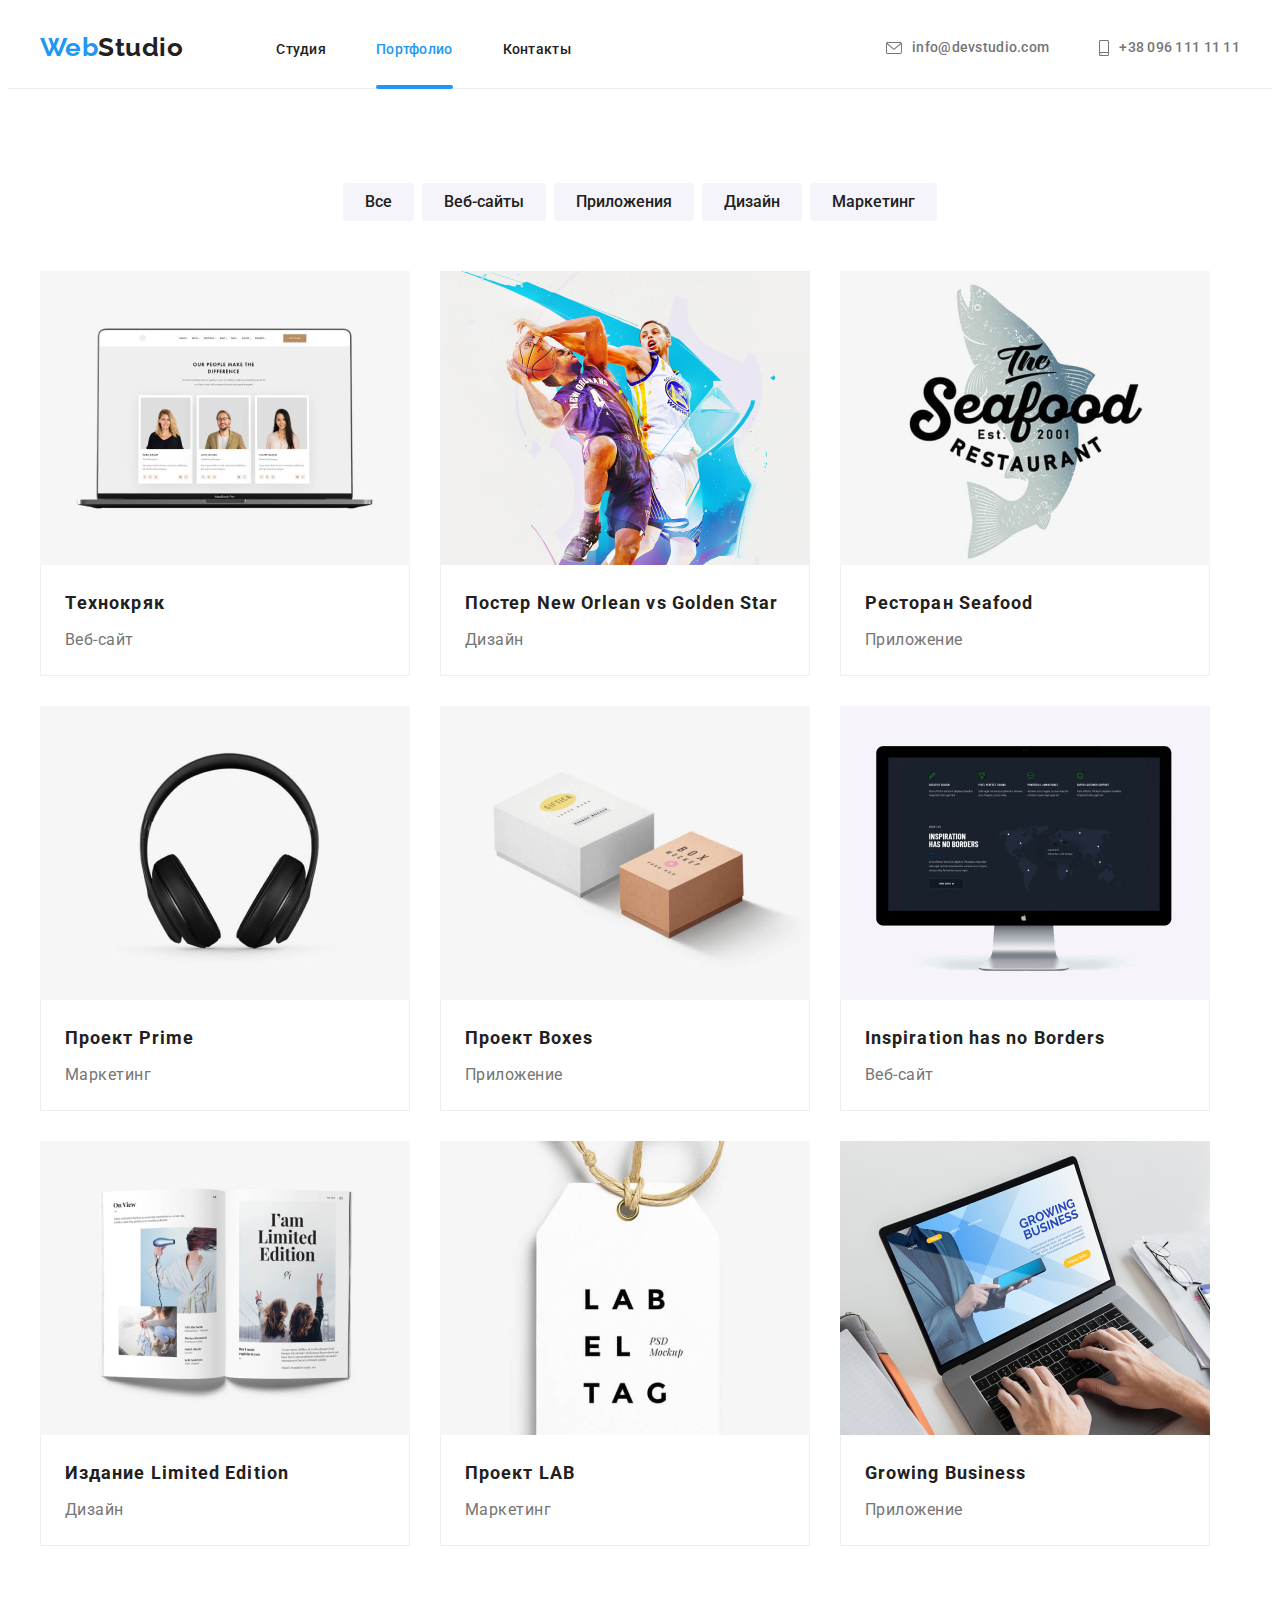
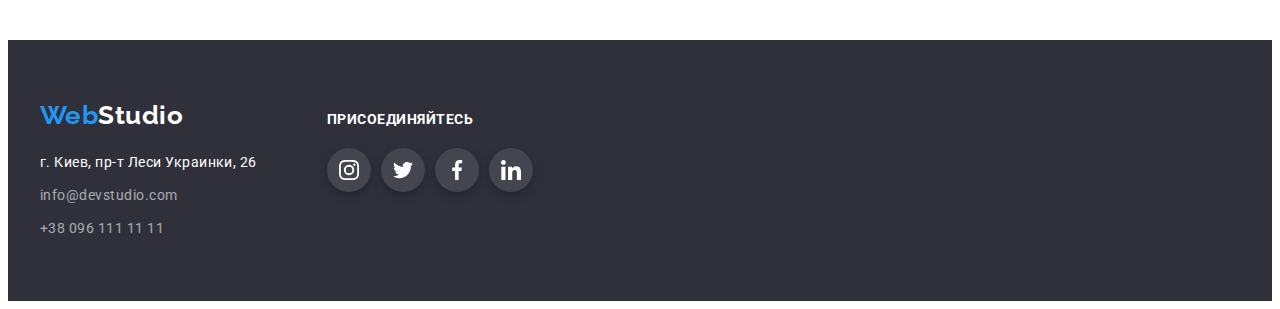
==== portfolio.html @ aadb022e "внес 6 работу" ====
<!DOCTYPE html>
<html lang="ru">
  <head>
    <meta charset="UTF-8" />
    <meta http-equiv="X-UA-Compatible" content="IE=edge" />
    <meta name="viewport" content="width=device-width, initial-scale=1.0" />
    <title>Студия</title>
    <link rel="preconnect" href="https://fonts.googleapis.com" />
    <link rel="preconnect" href="https://fonts.gstatic.com" crossorigin />
    <link
      href="https://fonts.googleapis.com/css2?family=Raleway:wght@700&family=Roboto:wght@400;500;700;900&display=swap"
      rel="stylesheet"
    />
    <link
      rel="stylesheet"
      href="https://cdnjs.cloudflare.com/ajax/libs/modern-normalize/1.1.0/modern-normalize.min.css"
      integrity="sha512-wpPYUAdjBVSE4KJnH1VR1HeZfpl1ub8YT/NKx4PuQ5NmX2tKuGu6U/JRp5y+Y8XG2tV+wKQpNHVUX03MfMFn9Q=="
      crossorigin="anonymous"
      referrerpolicy="no-referrer"
    />
    <link rel="stylesheet" href="./css/styles.css" />
  </head>
  <body>
    <header class="header">
      <div class="header-page container">
        <a class="logo" href=""><span class="logo-first">Web</span>Studio</a>
        <nav class="site-nav">
          <ul class="site-nav-list list">
            <li class="item"><a href="./index.html" class="link">Студия</a></li>
            <li class="item"><a href="./portfolio.html" class="link current">Портфолио</a></li>
            <li class="item"><a href="" class="link">Контакты</a></li>
          </ul>
        </nav>
        <ul class="auth-nav list">
          <li class="auth-nav-item">
            <a class="link" href="mailto:info@devstudio.com">
              <svg class="auth-icon-mail">
                <use href="./images/icons.svg#icon-envelope-hover"></use>
              </svg>
              info@devstudio.com</a
            >
          </li>
          <li class="auth-nav-item">
            <a class="link" href="tel:+380961111111">
              <svg class="auth-icon-phone">
                <use href="./images/icons.svg#icon-smartphone"></use>
              </svg>
              +38 096 111 11 11
            </a>
          </li>
        </ul>
      </div>
    </header>
    <main>
      <section class="filter section">
        <div class="container">
          <h1 class="visually-hidden">Портфолио</h1>
          <ul class="filter-button list">
            <li class="item"><button class="button" type="button">Все</button></li>
            <li class="item"><button class="button" type="button">Веб-сайты</button></li>
            <li class="item"><button class="button" type="button">Приложения</button></li>
            <li class="item"><button class="button" type="button">Дизайн</button></li>
            <li class="item"><button class="button" type="button">Маркетинг</button></li>
          </ul>
          <ul class="portfolio list">
            <li class="item">
              <div class="card-overlay">
                <img src="./images/img-1.jpg" alt="Tехнокряк" width="370" />
                <p class="card-text">
                  Технокряк это современная площадка распространения коронавируса. Компании
                  используют эту платформу для цифрового шпионажа и атак на защищённые сервера
                  конкурентов.
                </p>
              </div>
              <div class="text">
                <h2 class="title">Tехнокряк</h2>
                <p class="paragraph">Веб-сайт</p>
              </div>
            </li>
            <li class="item">
              <div class="card-overlay">
                <img src="./images/img-2.jpg" alt="Постер New Orlean vs Golden Star" width="370" />
                <p class="card-text">
                  Технокряк это современная площадка распространения коронавируса. Компании
                  используют эту платформу для цифрового шпионажа и атак на защищённые сервера
                  конкурентов.
                </p>
              </div>
              <div class="text">
                <h2 class="title">Постер New Orlean vs Golden Star</h2>
                <p class="paragraph">Дизайн</p>
              </div>
            </li>
            <li class="item">
              <div class="card-overlay">
                <img src="./images/img-3.jpg" alt="Ресторан Seafood" width="370" />
                <p class="card-text">
                  Технокряк это современная площадка распространения коронавируса. Компании
                  используют эту платформу для цифрового шпионажа и атак на защищённые сервера
                  конкурентов.
                </p>
              </div>
              <div class="text">
                <h2 class="title">Ресторан Seafood</h2>
                <p class="paragraph">Приложение</p>
              </div>
            </li>
            <li class="item">
              <div class="card-overlay">
                <img src="./images/img-4.jpg" alt="Проект Prime" width="370" />
                <p class="card-text">
                  Технокряк это современная площадка распространения коронавируса. Компании
                  используют эту платформу для цифрового шпионажа и атак на защищённые сервера
                  конкурентов.
                </p>
              </div>
              <div class="text">
                <h2 class="title">Проект Prime</h2>
                <p class="paragraph">Маркетинг</p>
              </div>
            </li>
            <li class="item">
              <div class="card-overlay">
                <img src="./images/img-5.jpg" alt="Проект Boxes" width="370" />
                <p class="card-text">
                  Технокряк это современная площадка распространения коронавируса. Компании
                  используют эту платформу для цифрового шпионажа и атак на защищённые сервера
                  конкурентов.
                </p>
              </div>
              <div class="text">
                <h2 class="title">Проект Boxes</h2>
                <p class="paragraph">Приложение</p>
              </div>
            </li>
            <li class="item">
              <div class="card-overlay">
                <img src="./images/img-6.jpg" alt="Inspiration has no Borders" width="370" />
                <p class="card-text">
                  Технокряк это современная площадка распространения коронавируса. Компании
                  используют эту платформу для цифрового шпионажа и атак на защищённые сервера
                  конкурентов.
                </p>
              </div>
              <div class="text">
                <h2 class="title">Inspiration has no Borders</h2>
                <p class="paragraph">Веб-сайт</p>
              </div>
            </li>
            <li class="item">
              <div class="card-overlay">
                <img src="./images/img-7.jpg" alt="Издание Limited Edition" width="370" />
                <p class="card-text">
                  Технокряк это современная площадка распространения коронавируса. Компании
                  используют эту платформу для цифрового шпионажа и атак на защищённые сервера
                  конкурентов.
                </p>
              </div>
              <div class="text">
                <h2 class="title">Издание Limited Edition</h2>
                <p class="paragraph">Дизайн</p>
              </div>
            </li>
            <li class="item">
              <div class="card-overlay">
                <img src="./images/img-8.jpg" alt="Проект LAB" width="370" />
                <p class="card-text">
                  Технокряк это современная площадка распространения коронавируса. Компании
                  используют эту платформу для цифрового шпионажа и атак на защищённые сервера
                  конкурентов.
                </p>
              </div>
              <div class="text">
                <h2 class="title">Проект LAB</h2>
                <p class="paragraph">Маркетинг</p>
              </div>
            </li>
            <li class="item">
              <div class="card-overlay">
                <img src="./images/img-9.jpg" alt="Growing Business" width="370" />
                <p class="card-text">
                  Технокряк это современная площадка распространения коронавируса. Компании
                  используют эту платформу для цифрового шпионажа и атак на защищённые сервера
                  конкурентов.
                </p>
              </div>
              <div class="text">
                <h2 class="title">Growing Business</h2>
                <p class="paragraph">Приложение</p>
              </div>
            </li>
          </ul>
        </div>
      </section>
    </main>
    <footer class="footer">
      <div class="footer-div container">
        <div>
          <a class="logo logo-footer" href=""><span class="logo-first">Web</span>Studio</a>
          <address class="address">
            <p class="street">г. Киев, пр-т Леси Украинки, 26</p>
            <a class="link" href="mailto:info@devstudio.com">info@devstudio.com</a>
            <a class="link" href="tel:+380961111111">+38 096 111 11 11</a>
          </address>
        </div>
        <div class="social">
          <p class="footer-network">присоединяйтесь</p>
          <ul class="networks list">
            <li class="networks-item">
              <a href="" class="networks-link">
                <svg class="networks-icons" width="20px" height="20px">
                  <use href="./images/icons.svg#icon-instagram"></use>
                </svg>
              </a>
            </li>
            <li class="networks-item">
              <a href="" class="networks-link">
                <svg class="networks-icons" width="20px" height="20px">
                  <use href="./images/icons.svg#icon-twitter"></use>
                </svg>
              </a>
            </li>
            <li class="networks-item">
              <a href="" class="networks-link"
                ><svg class="networks-icons" width="20px" height="20px">
                  <use href="./images/icons.svg#icon-facebook"></use>
                </svg>
              </a>
            </li>
            <li class="networks-item">
              <a href="" class="networks-link">
                <svg class="networks-icons" width="20px" height="20px">
                  <use href="./images/icons.svg#icon-linkedin"></use>
                </svg>
              </a>
            </li>
          </ul>
        </div>
      </div>
    </footer>
    
    <script src="./js/modal.js"></script>
  </body>
</html>
---- css/styles.css ----
:root {
  --primary-text-color: #757575;
  --title-text-color: #212121;
  --accent-color: #2196f3;
  --accent-color-transparent: rgba(33, 150, 243, 0.9);
  --accent-color-btn: #188ce8;
  --white-color: #ffffff;
  --background-black: #2f303a;
  --white-fill: rgba(255, 255, 255, 0.6);
  --background-button: #f5f4fa;
  --background-portfolio-gray: #f6f6f6;
  --border-gray-color: #eeeeee;
  --icon-gray-color: #afb1b8;
  --icon-gray-footer: #44454e;
  --modal-backdrop-color: rgba(0, 0, 0, 0.2);
}

body {
  background-color: var(--white-color);
  color: var(--primary-text-color);
  font-family: roboto, sans-serif;
  letter-spacing: 0.03em;
}

img {
  display: block;
  max-width: 100%;
  height: auto;
}

.container {
  width: 1200px;
  margin-left: auto;
  margin-right: auto;
  padding-left: 15px;
  padding-right: 15px;
  /* outline: 2px solid tomato; */
}

.list {
  list-style: none;
  padding: 0;
  margin: 0;
}

.section {
  padding-top: 94px;
  padding-bottom: 94px;
}

.section-title {
  margin: 0;
  margin-bottom: 50px;
  color: var(--title-text-color);
  font-size: 36px;
  line-height: 1.2;
  text-align: center;
}

.visually-hidden {
  position: absolute;
  white-space: nowrap;
  width: 1px;
  height: 1px;
  overflow: hidden;
  border: 0;
  padding: 0;
  clip: rect(0 0 0 0);
  clip-path: inset(50%);
  margin: -1px;
}
/* ------------------Header --------------------*/
.header {
  border-bottom: 1px solid #ececec;
}

.header-page {
  display: flex;
  align-items: center;
}

.site-nav-list {
  display: flex;
}
.logo {
  padding-top: 24px;
  padding-bottom: 25px;
  margin-right: 93px;
  text-decoration: none;
  font-family: Raleway, sans-serif;
  font-weight: 700;
  font-size: 26px;
  line-height: 1.2;
  color: var(--title-text-color);
}
.logo-first {
  color: var(--accent-color);
}
.site-nav {
  padding: 0;
}
.site-nav .item {
  margin-right: 50px;
}

.site-nav .item:last-child {
  margin-right: 0;
}

.site-nav .link {
  color: var(--title-text-color);
  text-decoration: none;
  font-weight: 500;
  font-size: 14px;
  line-height: 1.1px;
  letter-spacing: 0.02em;
  padding-top: 32px;
  padding-bottom: 32px;

  transition: color 250ms cubic-bezier(0.4, 0, 0.2, 1);
}

.site-nav .link.current {
  color: var(--accent-color);
  position: relative;
}

.site-nav .link.current::after {
  content: '';
  display: block;
  position: absolute;
  bottom: 0;
  left: 0px;
  height: 4px;
  width: 100%;

  background-color: var(--accent-color);
  border-radius: 2px;
}

.site-nav .link:hover,
.site-nav .link:focus,
.auth-nav .link:hover,
.auth-nav .link:focus {
  color: var(--accent-color);
}

.auth-nav {
  margin-left: auto;
}

.auth-nav.list {
  display: flex;
}
.auth-nav-item {
  margin-right: 50px;
}
.auth-nav .link {
  display: flex;
  align-items: center;
  padding-top: 32px;
  padding-bottom: 32px;
  color: var(--primary-text-color);
  text-decoration: none;
  font-weight: 500;
  font-size: 14px;
  line-height: 1.1;
  letter-spacing: 0.02em;

  transition: color 250ms cubic-bezier(0.4, 0, 0.2, 1);
}

.auth-nav-item:last-child {
  margin-right: 0;
}

.auth-icon-phone {
  width: 10px;
  height: 16px;
  margin-right: 10px;
  fill: currentColor;
}

.auth-icon-mail {
  width: 16px;
  height: 12px;
  margin-right: 10px;
  fill: currentColor;
}

/* -------------------------Hero-------------- */
.hero {
  background-color: var(--background-black);
}

.overlay {
  text-align: center;
  padding-top: 200px;
  padding-bottom: 200px;
  max-width: 1600px;
  height: 600px;
  margin-left: auto;
  margin-right: auto;
  background-image: linear-gradient(to right, rgba(47, 48, 58, 0.4), rgba(47, 48, 58, 0.4)),
    url(../images/bgi.jpg);
  background-repeat: no-repeat;
  background-position: center;
}
.hero-title {
  margin: 0 auto 30px auto;
  width: 700px;
  color: var(--white-color);
  font-weight: 900;
  font-size: 44px;
  line-height: 1.36;
  text-align: center;
  letter-spacing: 0.06em;
  text-transform: uppercase;
}

.hero .button {
  display: inline-block;
  border-radius: 4px;
  border: transparent;
  padding: 10px 32px;
  cursor: pointer;
  font-weight: 700;
  font-size: 16px;
  line-height: 1.87;
  letter-spacing: 0.06em;
  color: var(--white-color);
  background-color: var(--accent-color);
  box-shadow: 0px 4px 4px rgba(0, 0, 0, 0.15);
}
/*-------------------Feature--------------------------- */
.feature-list {
  display: flex;
}

.feature-list .item {
  margin-right: 30px;
}

.feature-list .item:last-child {
  margin-right: 0;
}

.feature-list .title {
  margin: 0;
  margin-bottom: 10px;
  color: var(--title-text-color);
  font-size: 14px;
  line-height: 1.1;
  text-transform: uppercase;
}
.feature-list .paragraph {
  margin: 0;
  font-size: 14px;
  line-height: 1.71;
}

.feature-list-bgc {
  display: flex;
  align-items: center;
  justify-content: center;
  margin-bottom: 30px;
  background-color: var(--background-button);
  width: 270px;
  height: 120px;
}

/* ----------------Work------------------------ */
.work-section.section {
  padding-top: 0;
}
.work-section .list {
  display: flex;
}
.work-section .item {
  margin-right: 30px;
  position: relative;
}
.work-section .item:last-child {
  margin-right: 0;
}

.work-text {
  position: absolute;
  width: 100%;
  font-weight: 700;
  font-size: 14px;
  line-height: 1.14;
  text-align: center;
  text-transform: uppercase;
  color: var(--white-color);
  background-color: rgba(47, 48, 58, 0.8);
  padding: 27px 0 27px 0;
  margin: 0;
  left: 0;
  bottom: 0;
}

/* Team */
.our-team-section {
  background-color: var(--background-button);
}
.our-team-section .list {
  display: flex;
}

.our-team-section .item {
  margin-right: 30px;
  background-color: #fff;
  box-shadow: 0px 1px 3px rgba(0, 0, 0, 0.12), 0px 1px 1px rgba(0, 0, 0, 0.14),
    0px 2px 1px rgba(0, 0, 0, 0.2);
}

.our-team-section .item:last-child {
  margin-right: 0;
}

.our-team-text {
  padding-top: 30px;
}

.our-team .name {
  margin: 0;
  margin-bottom: 10px;
  color: var(--title-text-color);
  font-weight: 500;
  font-size: 16px;
  line-height: 1.2;
  text-align: center;
}

.our-team .paragraph {
  margin: 0;
  font-size: 16px;
  line-height: 1.2;
  text-align: center;
}
.networks {
  display: flex;
  margin: 16px 30px 32px 30px;
}
.networks-item {
  width: 44px;
  height: 44px;
  margin-right: 10px;
}
.networks-link {
  width: 44px;
  height: 44px;
  margin-right: 10px;
  display: flex;
  align-items: center;
  justify-content: center;
  border-radius: 50%;
  color: var(--icon-gray-color);
  transition: color 250ms cubic-bezier(0.4, 0, 0.2, 1),
    background-color 250ms cubic-bezier(0.4, 0, 0.2, 1);
}

.networks-link:hover,
.networks-link:focus,
.social .networks-link:hover,
.social .networks-link:focus {
  background-color: var(--accent-color);
  color: var(--white-color);
}

.networks-icons {
  fill: currentColor;
  height: 20px;
}

.networks-item:last-child {
  margin-right: 0px;
}

/* -------------------Clients------------------ */

.clients-list {
  display: flex;
}
.clients-item {
  margin-right: 30px;
}
.clients-link {
  width: 170px;
  height: 92px;
  display: flex;
  align-items: center;
  justify-content: center;
  color: var(--icon-gray-color);
  border: solid 1px var(--icon-gray-color);
  border-radius: 4px;

  transition: color 250ms cubic-bezier(0.4, 0, 0.2, 1),
    border-color 250ms cubic-bezier(0.4, 0, 0.2, 1);
}

.clients-link:hover,
.clients-link:focus {
  color: var(--accent-color);
  border: solid 1px var(--accent-color);
}
.clients-item:last-child {
  margin-right: 0px;
}

.clients-icon {
  fill: currentColor;
}
/* ------------------Footer------------------------- */

.footer {
  background-color: var(--background-black);
  padding-top: 60px;
  padding-bottom: 60px;
}
.footer-div {
  display: flex;
}
.address {
  font-size: 14px;
  line-height: 1.71;
}
.address .street {
  margin: 0;
  margin-top: 20px;
  color: var(--white-color);
  font-style: normal;
}

.address .link {
  margin-top: 9px;
  display: flex;
  color: var(--white-fill);
  text-decoration: none;
  font-style: normal;
}

.logo-footer {
  padding: 0;
  margin: 0;
  color: var(--white-color);
}

.social {
  margin-left: 70px;
  margin-top: 12px;
}

.form-email {
  margin-left: 93px;
  margin-top: 9px;
}

.input-email {
  height: 50px;
  width: 358px;
  border: 1px solid rgba(255, 255, 255, 0.3);
  box-sizing: border-box;
  filter: drop-shadow(0px 4px 4px rgba(0, 0, 0, 0.15));
  border-radius: 4px;
  background-color: transparent;
  padding: 0 0 0 16px;

  font-size: 16px;
  line-height: 1.25;
  color: rgba(255, 255, 255, 0.6);
}
.form-group {
  display: flex;
}
.btn-send {
  display: flex;

  align-items: center;
  text-align: center;
  padding: 10px 28px 10px 29px;
  margin-left: 12px;
  background: var(--accent-color);
  box-shadow: 0px 4px 4px rgba(0, 0, 0, 0.15);
  border-radius: 4px;
  border: transparent;
  cursor: pointer;

  font-weight: 700;
  font-size: 16px;
  line-height: 1.87;
  letter-spacing: 0.06em;
  color: var(--white-color);
}
.icon-send {
  margin-left: 10px;
}
.footer-network {
  font-weight: 700;
  font-size: 14px;
  line-height: 1.14;
  text-transform: uppercase;
  color: var(--white-color);
  margin: 0 0 20px 0;
  padding: 0px;
}

.social .networks {
  margin: 0;
}

.social .networks-link {
  filter: drop-shadow(0px 4px 4px rgba(0, 0, 0, 0.25));
  background-color: var(--icon-gray-footer);
  color: var(--white-color);

  transition: background-color 250ms cubic-bezier(0.4, 0, 0.2, 1);
}
/* -------------------Modal--------------------- */

.backdrop {
  position: fixed;
  top: 0;
  left: 0;
  width: 100%;
  height: 100%;
  opacity: 1;
  background-color: var(--modal-backdrop-color);
  transition: opacity 250ms cubic-bezier(0.4, 0, 0.2, 1);
}

.backdrop.is-hidden {
  opacity: 0;
  visibility: hidden;
  pointer-events: none;
}

.backdrop.is-hidden .modal {
  transform: translate(-50%, -50%) scale(1.2);
}
.modal {
  position: absolute;
  top: 50%;
  left: 50%;
  transform: translate(-50%, -50%) scale(1);
  min-width: 528px;
  min-height: 581px;
  background-color: var(--white-color);
  transition: transform 250ms cubic-bezier(0.4, 0, 0.2, 1);
}

.btn-close {
  top: 0;
  right: 0;
  position: absolute;
  display: flex;
  justify-content: center;
  align-items: center;
  width: 30px;
  height: 30px;

  margin-right: 8px;
  margin-top: 8px;
  cursor: pointer;
  border: 1px solid rgba(0, 0, 0, 0.1);
  border-radius: 50%;
  background-color: inherit;
  transition: fill 250ms cubic-bezier(0.4, 0, 0.2, 1);
}

.btn-close:hover {
  fill: var(--accent-color);
}

.modal-title {
  margin: 40px 0 0 0;
  font-weight: 700;
  font-size: 20px;
  line-height: 1.15;
  text-align: center;
  color: var(--title-text-color);
}

.form-modal {
  padding: 12px 40px 20px 40px;
  justify-content: center;
}

.label-modal {
  position: relative;
  display: flex;
  flex-direction: column;
  margin-bottom: 10px;
}

.span-form {
  margin-bottom: 8px;
  font-size: 12px;
  line-height: 1.17;
  letter-spacing: 0.01em;
}

.input-modal {
  position: relative;
  padding: 12px 12px 12px 42px;
  border: 1px solid rgba(33, 33, 33, 0.2);
  border-radius: 4px;
  resize: none;
  cursor: pointer;
  transition: border-color 250ms cubic-bezier(0.4, 0, 0.2, 1);
}

.modal-icon {
  margin-left: 12px;
  position: absolute;
  top: 67%;
  transform: translateY(-50%);
  transition: fill 250ms cubic-bezier(0.4, 0, 0.2, 1);
}

.input-modal:focus {
  outline: none;
  border-color: var(--accent-color);
}

.input-modal:focus + .modal-icon {
  fill: var(--accent-color);
}

.textarea-modal {
  padding-left: 16px;
  font-size: 14px;
  line-height: 1.14;
  letter-spacing: 0.01em;
  resize: none;
}

.textarea-modal::placeholder {
  color: rgba(117, 117, 117, 0.5);
}

.checkbox {
  display: flex;
  align-items: center;
  margin: 20px 11px 0 12px;
  font-size: 14px;
  line-height: 1.71;
  cursor: pointer;
}

.check-input {
  appearance: none;
}

.check-icon {
  border: 2px solid var(--title-text-color);
  border-radius: 2px;
  margin-right: 7px;
}

.check-input:checked + .check-icon {
  background-color: var(--accent-color);
  border: transparent;
}

.check-link {
  color: var(--accent-color);
  text-decoration-line: underline;
  margin-left: 5px;
}

.btn-modal {
  display: flex;
  justify-content: center;
}

.btn-submit {
  margin-top: 30px;
  margin-bottom: 20px;
  padding: 10px 55px 10px 56px;
  background: var(--accent-color);
  box-shadow: 0px 4px 4px rgba(0, 0, 0, 0.15);
  border-radius: 4px;
  border: transparent;
  cursor: pointer;

  font-weight: 700;
  font-size: 16px;
  line-height: 1.87;
  letter-spacing: 0.06em;
  color: var(--white-color);
  transition: background 2500ms cubic-bezier(0.4, 0, 0.2, 1);
}

.btn-submit:hover {
  background-color: var(--accent-color-btn);
}

/* --------------Porfolio-------------------- */

.filter-button .button {
  border-radius: 4px;
  border: transparent;
  padding: 6px 22px;

  font-family: Roboto;
  font-weight: 500;
  font-size: 16px;
  line-height: 1.62;
  text-align: center;
  color: var(--title-text-color);
  background-color: var(--background-button);

  transition: color 250ms cubic-bezier(0.4, 0, 0.2, 1),
    background-color 250ms cubic-bezier(0.4, 0, 0.2, 1);
}
.filter-button .item {
  margin-right: 8px;
}
.filter-button .item:last-child {
  margin-right: 0;
}

.filter .list .button:hover,
.filter .list .button:focus {
  color: var(--white-color);
  background-color: var(--accent-color);
  box-shadow: 0px 4px 4px rgba(0, 0, 0, 0.25);
}

.filter-button {
  margin-bottom: 50px;
  display: flex;
  justify-content: center;
}

.filter .portfolio {
  display: flex;
  flex-wrap: wrap;
  margin: -15px;
}

.filter .portfolio .item {
  margin: 15px;
  background-color: var(--white-color);
  transition: box-shadow 250ms cubic-bezier(0.4, 0, 0.2, 1);
}

.filter .portfolio .item:hover,
.filter .portfolio .item:focus {
  box-shadow: 0px 1px 1px rgba(0, 0, 0, 0.12), 0px 4px 4px rgba(0, 0, 0, 0.06),
    1px 4px 6px rgba(0, 0, 0, 0.16);
}

.filter .portfolio .title {
  color: var(--title-text-color);
  font-size: 18px;
  line-height: 2;
  letter-spacing: 0.06em;
  margin: 0;
  margin-bottom: 4px;
}
.filter .portfolio .paragraph {
  margin: 0;
  font-size: 16px;
  line-height: 1.87;
}
.portfolio .text {
  padding: 20px 24px;
  border-left: 1px solid var(--border-gray-color);
  border-bottom: 1px solid var(--border-gray-color);
  border-right: 1px solid var(--border-gray-color);
}

.card-overlay {
  position: relative;
  overflow: hidden;
}

.filter .portfolio .item:hover .card-text {
  transform: translateY(0);
}

.card-text {
  transform: translateY(100%);
  position: absolute;
  display: inline-block;
  top: 0;
  bottom: 0;
  width: 100%;
  height: 100%;
  margin: 0;
  padding-left: 24px;
  padding-top: 63px;
  padding-right: 23px;
  background-color: var(--accent-color-transparent);
  font-size: 18px;
  line-height: 1.56;
  color: var(--white-color);
  transition: transform 250ms cubic-bezier(0.4, 0, 0.2, 1);
}
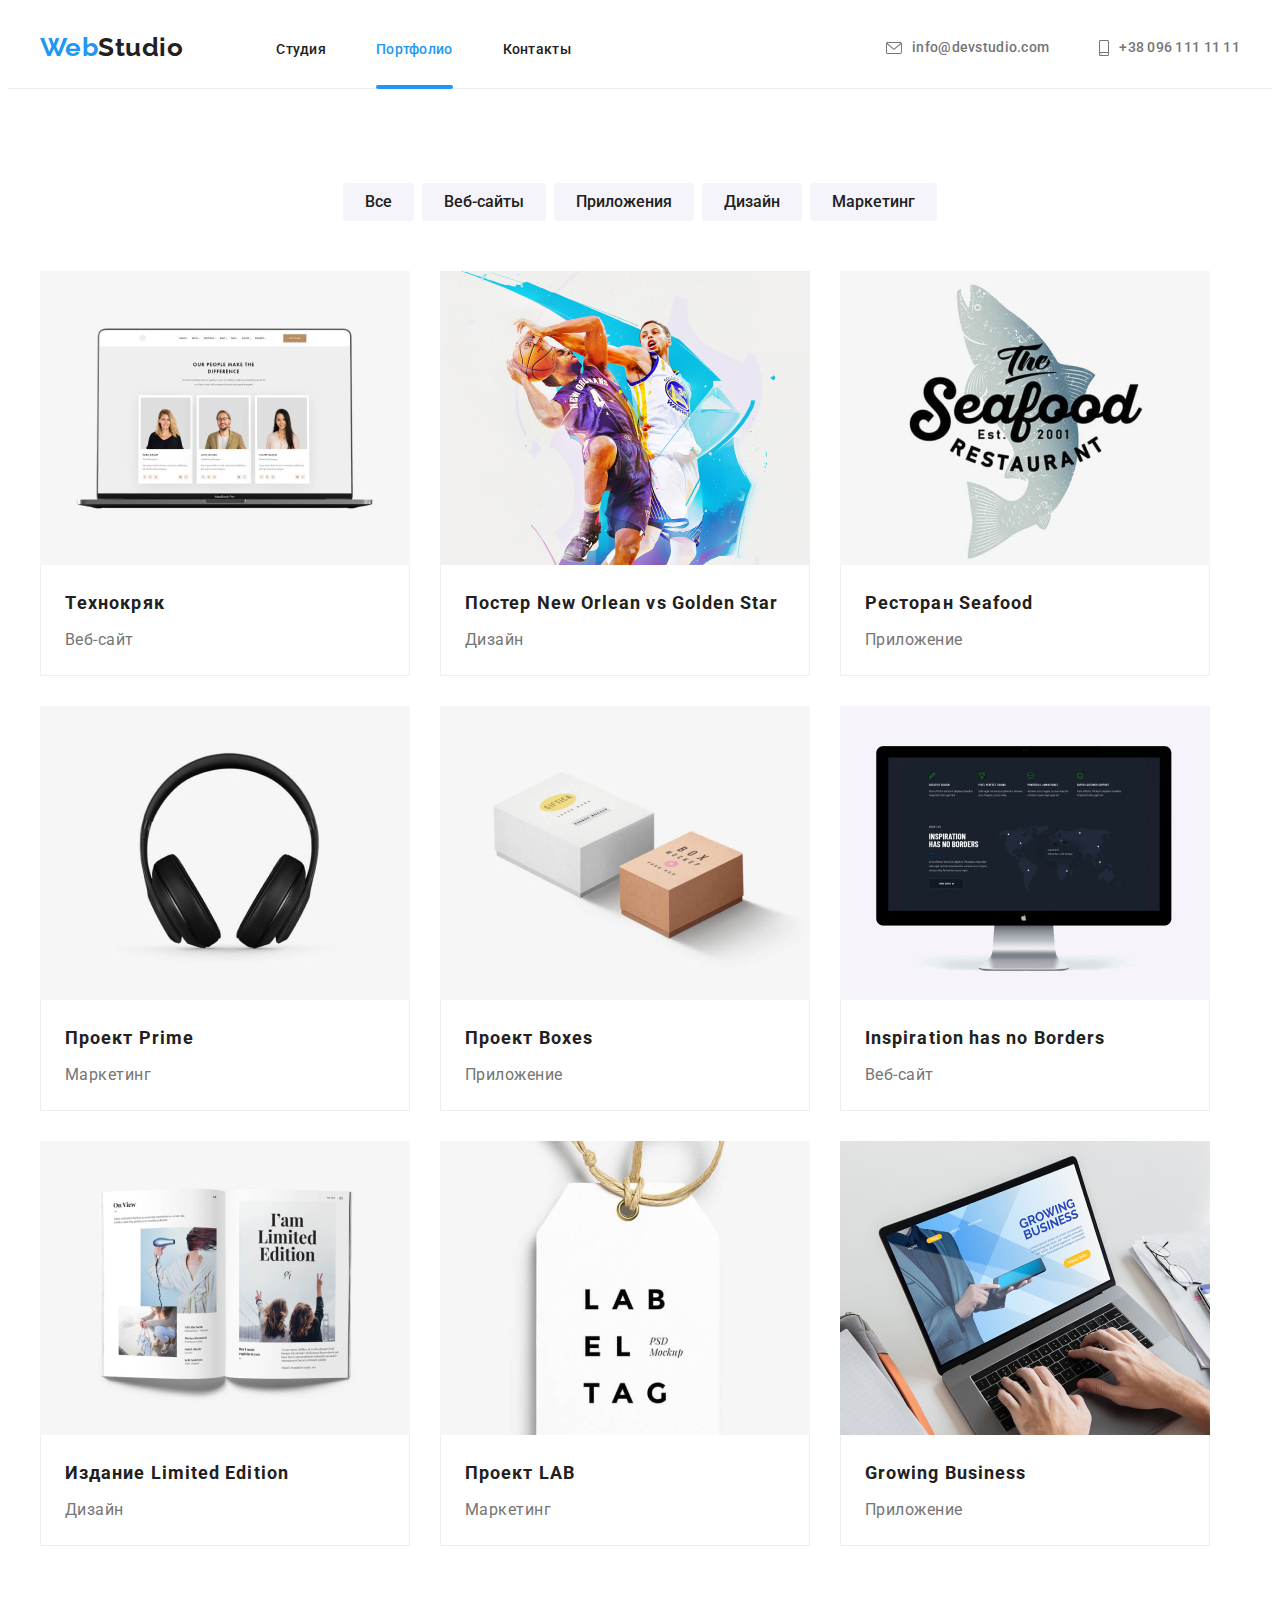
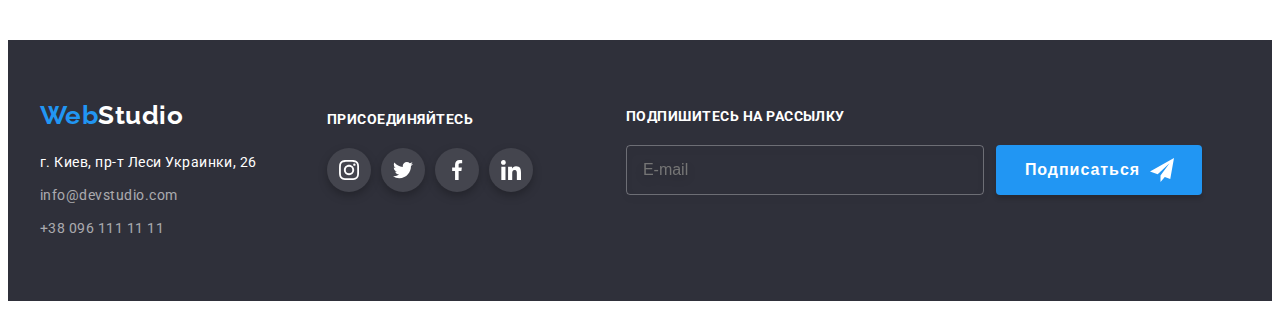
==== commit 466a0a47: "hw7" ====
--- a/portfolio.html
+++ b/portfolio.html
@@ -18,31 +18,35 @@
       crossorigin="anonymous"
       referrerpolicy="no-referrer"
     />
-    <link rel="stylesheet" href="./css/styles.css" />
+    <link rel="stylesheet" href="./css/main.min.css" />
   </head>
   <body>
-    <header class="header">
-      <div class="header-page container">
-        <a class="logo" href=""><span class="logo-first">Web</span>Studio</a>
+   <header class="header">
+      <div class="header__page">
+        <a class="logo" href=""><span class="logo__accent">Web</span>Studio</a>
         <nav class="site-nav">
-          <ul class="site-nav-list list">
-            <li class="item"><a href="./index.html" class="link">Студия</a></li>
-            <li class="item"><a href="./portfolio.html" class="link current">Портфолио</a></li>
-            <li class="item"><a href="" class="link">Контакты</a></li>
+          <ul class="site-nav__list">
+            <li class="site-nav__item">
+              <a href="./index.html" class="site-nav__link">Студия</a>
+            </li>
+            <li class="site-nav__item">
+              <a href="./portfolio.html" class="site-nav__link site-nav__link--current">Портфолио</a>
+            </li>
+            <li class="site-nav__item"><a href="" class="site-nav__link">Контакты</a></li>
           </ul>
         </nav>
-        <ul class="auth-nav list">
-          <li class="auth-nav-item">
-            <a class="link" href="mailto:info@devstudio.com">
-              <svg class="auth-icon-mail">
+        <ul class="auth-nav">
+          <li class="auth-nav__item">
+            <a class="auth-nav__link" href="mailto:info@devstudio.com">
+              <svg class="auth-nav__icon" width="16px" height="12px">
                 <use href="./images/icons.svg#icon-envelope-hover"></use>
               </svg>
-              info@devstudio.com</a
-            >
+              info@devstudio.com
+            </a>
           </li>
-          <li class="auth-nav-item">
-            <a class="link" href="tel:+380961111111">
-              <svg class="auth-icon-phone">
+          <li class="auth-nav__item">
+            <a class="auth-nav__link" href="tel:+380961111111">
+              <svg class="auth-nav__icon" width="10px" height="16px">
                 <use href="./images/icons.svg#icon-smartphone"></use>
               </svg>
               +38 096 111 11 11
@@ -52,193 +56,207 @@
       </div>
     </header>
     <main>
-      <section class="filter section">
+      <section class="filter">
         <div class="container">
           <h1 class="visually-hidden">Портфолио</h1>
-          <ul class="filter-button list">
-            <li class="item"><button class="button" type="button">Все</button></li>
-            <li class="item"><button class="button" type="button">Веб-сайты</button></li>
-            <li class="item"><button class="button" type="button">Приложения</button></li>
-            <li class="item"><button class="button" type="button">Дизайн</button></li>
-            <li class="item"><button class="button" type="button">Маркетинг</button></li>
-          </ul>
-          <ul class="portfolio list">
-            <li class="item">
-              <div class="card-overlay">
+          <ul class="filter__list">
+            <li class="filter__item"><button class="filter__button" type="button">Все</button></li>
+            <li class="filter__item"><button class="filter__button" type="button">Веб-сайты</button></li>
+            <li class="filter__item"><button class="filter__button" type="button">Приложения</button></li>
+            <li class="filter__item"><button class="filter__button" type="button">Дизайн</button></li>
+            <li class="filter__item"><button class="filter__button" type="button">Маркетинг</button></li>
+          </ul>
+          <ul class="portfolio__list">
+            <li class="portfolio__item">
+              <div class="portfolio__card">
                 <img src="./images/img-1.jpg" alt="Tехнокряк" width="370" />
-                <p class="card-text">
-                  Технокряк это современная площадка распространения коронавируса. Компании
-                  используют эту платформу для цифрового шпионажа и атак на защищённые сервера
-                  конкурентов.
-                </p>
-              </div>
-              <div class="text">
-                <h2 class="title">Tехнокряк</h2>
-                <p class="paragraph">Веб-сайт</p>
-              </div>
-            </li>
-            <li class="item">
-              <div class="card-overlay">
+                <p class="portfolio__text">
+                  Технокряк это современная площадка распространения коронавируса. Компании
+                  используют эту платформу для цифрового шпионажа и атак на защищённые сервера
+                  конкурентов.
+                </p>
+              </div>
+              <div class="portfolio__group">
+                <h2 class="portfolio__title">Tехнокряк</h2>
+                <p class="portfolio__paragraph">Веб-сайт</p>
+              </div>
+            </li>
+            <li class="portfolio__item">
+              <div class="portfolio__card">
                 <img src="./images/img-2.jpg" alt="Постер New Orlean vs Golden Star" width="370" />
-                <p class="card-text">
-                  Технокряк это современная площадка распространения коронавируса. Компании
-                  используют эту платформу для цифрового шпионажа и атак на защищённые сервера
-                  конкурентов.
-                </p>
-              </div>
-              <div class="text">
-                <h2 class="title">Постер New Orlean vs Golden Star</h2>
-                <p class="paragraph">Дизайн</p>
-              </div>
-            </li>
-            <li class="item">
-              <div class="card-overlay">
+                <p class="portfolio__text">
+                  Технокряк это современная площадка распространения коронавируса. Компании
+                  используют эту платформу для цифрового шпионажа и атак на защищённые сервера
+                  конкурентов.
+                </p>
+              </div>
+              <div class="portfolio__group">
+                <h2 class="portfolio__title">Постер New Orlean vs Golden Star</h2>
+                <p class="portfolio__paragraph">Дизайн</p>
+              </div>
+            </li>
+            <li class="portfolio__item">
+              <div class="portfolio__card">
                 <img src="./images/img-3.jpg" alt="Ресторан Seafood" width="370" />
-                <p class="card-text">
-                  Технокряк это современная площадка распространения коронавируса. Компании
-                  используют эту платформу для цифрового шпионажа и атак на защищённые сервера
-                  конкурентов.
-                </p>
-              </div>
-              <div class="text">
-                <h2 class="title">Ресторан Seafood</h2>
-                <p class="paragraph">Приложение</p>
-              </div>
-            </li>
-            <li class="item">
-              <div class="card-overlay">
+                <p class="portfolio__text">
+                  Технокряк это современная площадка распространения коронавируса. Компании
+                  используют эту платформу для цифрового шпионажа и атак на защищённые сервера
+                  конкурентов.
+                </p>
+              </div>
+              <div class="portfolio__group">
+                <h2 class="portfolio__title">Ресторан Seafood</h2>
+                <p class="portfolio__paragraph">Приложение</p>
+              </div>
+            </li>
+            <li class="portfolio__item">
+              <div class="portfolio__card">
                 <img src="./images/img-4.jpg" alt="Проект Prime" width="370" />
-                <p class="card-text">
-                  Технокряк это современная площадка распространения коронавируса. Компании
-                  используют эту платформу для цифрового шпионажа и атак на защищённые сервера
-                  конкурентов.
-                </p>
-              </div>
-              <div class="text">
-                <h2 class="title">Проект Prime</h2>
-                <p class="paragraph">Маркетинг</p>
-              </div>
-            </li>
-            <li class="item">
-              <div class="card-overlay">
+                <p class="portfolio__text">
+                  Технокряк это современная площадка распространения коронавируса. Компании
+                  используют эту платформу для цифрового шпионажа и атак на защищённые сервера
+                  конкурентов.
+                </p>
+              </div>
+              <div class="portfolio__group">
+                <h2 class="portfolio__title">Проект Prime</h2>
+                <p class="portfolio__paragraph">Маркетинг</p>
+              </div>
+            </li>
+            <li class="portfolio__item">
+              <div class="portfolio__card">
                 <img src="./images/img-5.jpg" alt="Проект Boxes" width="370" />
-                <p class="card-text">
-                  Технокряк это современная площадка распространения коронавируса. Компании
-                  используют эту платформу для цифрового шпионажа и атак на защищённые сервера
-                  конкурентов.
-                </p>
-              </div>
-              <div class="text">
-                <h2 class="title">Проект Boxes</h2>
-                <p class="paragraph">Приложение</p>
-              </div>
-            </li>
-            <li class="item">
-              <div class="card-overlay">
+                <p class="portfolio__text">
+                  Технокряк это современная площадка распространения коронавируса. Компании
+                  используют эту платформу для цифрового шпионажа и атак на защищённые сервера
+                  конкурентов.
+                </p>
+              </div>
+              <div class="portfolio__group">
+                <h2 class="portfolio__title">Проект Boxes</h2>
+                <p class="portfolio__paragraph">Приложение</p>
+              </div>
+            </li>
+            <li class="portfolio__item">
+              <div class="portfolio__card">
                 <img src="./images/img-6.jpg" alt="Inspiration has no Borders" width="370" />
-                <p class="card-text">
-                  Технокряк это современная площадка распространения коронавируса. Компании
-                  используют эту платформу для цифрового шпионажа и атак на защищённые сервера
-                  конкурентов.
-                </p>
-              </div>
-              <div class="text">
-                <h2 class="title">Inspiration has no Borders</h2>
-                <p class="paragraph">Веб-сайт</p>
-              </div>
-            </li>
-            <li class="item">
-              <div class="card-overlay">
+                <p class="portfolio__text">
+                  Технокряк это современная площадка распространения коронавируса. Компании
+                  используют эту платформу для цифрового шпионажа и атак на защищённые сервера
+                  конкурентов.
+                </p>
+              </div>
+              <div class="portfolio__group">
+                <h2 class="portfolio__title">Inspiration has no Borders</h2>
+                <p class="portfolio__paragraph">Веб-сайт</p>
+              </div>
+            </li>
+            <li class="portfolio__item">
+              <div class="portfolio__card">
                 <img src="./images/img-7.jpg" alt="Издание Limited Edition" width="370" />
-                <p class="card-text">
-                  Технокряк это современная площадка распространения коронавируса. Компании
-                  используют эту платформу для цифрового шпионажа и атак на защищённые сервера
-                  конкурентов.
-                </p>
-              </div>
-              <div class="text">
-                <h2 class="title">Издание Limited Edition</h2>
-                <p class="paragraph">Дизайн</p>
-              </div>
-            </li>
-            <li class="item">
-              <div class="card-overlay">
+                <p class="portfolio__text">
+                  Технокряк это современная площадка распространения коронавируса. Компании
+                  используют эту платформу для цифрового шпионажа и атак на защищённые сервера
+                  конкурентов.
+                </p>
+              </div>
+              <div class="portfolio__group">
+                <h2 class="portfolio__title">Издание Limited Edition</h2>
+                <p class="portfolio__paragraph">Дизайн</p>
+              </div>
+            </li>
+            <li class="portfolio__item">
+              <div class="portfolio__card">
                 <img src="./images/img-8.jpg" alt="Проект LAB" width="370" />
-                <p class="card-text">
-                  Технокряк это современная площадка распространения коронавируса. Компании
-                  используют эту платформу для цифрового шпионажа и атак на защищённые сервера
-                  конкурентов.
-                </p>
-              </div>
-              <div class="text">
-                <h2 class="title">Проект LAB</h2>
-                <p class="paragraph">Маркетинг</p>
-              </div>
-            </li>
-            <li class="item">
-              <div class="card-overlay">
+                <p class="portfolio__text">
+                  Технокряк это современная площадка распространения коронавируса. Компании
+                  используют эту платформу для цифрового шпионажа и атак на защищённые сервера
+                  конкурентов.
+                </p>
+              </div>
+              <div class="portfolio__group">
+                <h2 class="portfolio__title">Проект LAB</h2>
+                <p class="portfolio__paragraph">Маркетинг</p>
+              </div>
+            </li>
+            <li class="portfolio__item">
+              <div class="portfolio__card">
                 <img src="./images/img-9.jpg" alt="Growing Business" width="370" />
-                <p class="card-text">
-                  Технокряк это современная площадка распространения коронавируса. Компании
-                  используют эту платформу для цифрового шпионажа и атак на защищённые сервера
-                  конкурентов.
-                </p>
-              </div>
-              <div class="text">
-                <h2 class="title">Growing Business</h2>
-                <p class="paragraph">Приложение</p>
+                <p class="portfolio__text">
+                  Технокряк это современная площадка распространения коронавируса. Компании
+                  используют эту платформу для цифрового шпионажа и атак на защищённые сервера
+                  конкурентов.
+                </p>
+              </div>
+              <div class="portfolio__group">
+                <h2 class="portfolio__title">Growing Business</h2>
+                <p class="portfolio__paragraph">Приложение</p>
               </div>
             </li>
           </ul>
         </div>
       </section>
     </main>
-    <footer class="footer">
-      <div class="footer-div container">
+     <footer class="footer">
+      <div class="footer__content">
         <div>
-          <a class="logo logo-footer" href=""><span class="logo-first">Web</span>Studio</a>
+          <a class="logo logo__footer" href=""><span class="logo__accent">Web</span>Studio</a>
           <address class="address">
-            <p class="street">г. Киев, пр-т Леси Украинки, 26</p>
-            <a class="link" href="mailto:info@devstudio.com">info@devstudio.com</a>
-            <a class="link" href="tel:+380961111111">+38 096 111 11 11</a>
+            <p class="address__street">г. Киев, пр-т Леси Украинки, 26</p>
+            <a class="address__link" href="mailto:info@devstudio.com">info@devstudio.com</a>
+            <a class="address__link" href="tel:+380961111111">+38 096 111 11 11</a>
           </address>
         </div>
-        <div class="social">
-          <p class="footer-network">присоединяйтесь</p>
-          <ul class="networks list">
-            <li class="networks-item">
-              <a href="" class="networks-link">
-                <svg class="networks-icons" width="20px" height="20px">
+        <div class="footer__social">
+          <p class="footer-title">присоединяйтесь</p>
+          <ul class="networks social__list">
+            <li class="networks__item">
+              <a href="" class="social__link networks__link">
+                <svg class="networks__icons" width="20px" height="20px">
                   <use href="./images/icons.svg#icon-instagram"></use>
                 </svg>
               </a>
             </li>
-            <li class="networks-item">
-              <a href="" class="networks-link">
-                <svg class="networks-icons" width="20px" height="20px">
+
+            <li class="networks__item">
+              <a href="" class="social__link networks__link">
+                <svg class="networks__icons" width="20px" height="20px">
                   <use href="./images/icons.svg#icon-twitter"></use>
                 </svg>
               </a>
             </li>
-            <li class="networks-item">
-              <a href="" class="networks-link"
-                ><svg class="networks-icons" width="20px" height="20px">
+            <li class="networks__item">
+              <a href="" class="social__link networks__link">
+                <svg class="networks__icons" width="20px" height="20px">
                   <use href="./images/icons.svg#icon-facebook"></use>
                 </svg>
               </a>
             </li>
-            <li class="networks-item">
-              <a href="" class="networks-link">
-                <svg class="networks-icons" width="20px" height="20px">
+            <li class="networks__item">
+              <a href="" class="social__link networks__link">
+                <svg class="networks__icons" width="20px" height="20px">
                   <use href="./images/icons.svg#icon-linkedin"></use>
                 </svg>
               </a>
             </li>
           </ul>
         </div>
+        <form class="form-email" name="email-form">
+          <p class="footer-title">Подпишитесь на рассылку</p>
+          <div class="form-email__group">
+            <label>
+              <input class="form-email__input" type="email" name="email" placeholder="E-mail" />
+            </label>
+            <button class="form-email__btn" type="submit">
+              Подписаться
+              <svg class="form-email__icon" width="24px" height="24px">
+                <use href="./images/icons.svg#icon-send"></use>
+              </svg>
+            </button>
+          </div>
+        </form>
       </div>
-    </footer>
-    
+    </footer>    
     <script src="./js/modal.js"></script>
   </body>
 </html>
--- a/css/main.min.css
+++ b/css/main.min.css
@@ -0,0 +1,2 @@
+.header__page,.footer__content{width:1200px;margin-left:auto;margin-right:auto;padding-left:15px;padding-right:15px}.site-nav__list,.auth-nav,.feature-list,.work__list,.team__list,.networks,.social__list,.clients__list,.filter__list,.portfolio__list{list-style:none;padding:0;margin:0}.feature,.work,.team,.clients,.filter{padding-top:94px;padding-bottom:94px}body{background-color:#fff;color:#757575;font-family:roboto, sans-serif;letter-spacing:0.03em}img{display:block;max-width:100%;height:auto}.container{width:1200px;margin-left:auto;margin-right:auto;padding-left:15px;padding-right:15px}.section-title{margin:0;margin-bottom:50px;color:#212121;font-size:36px;line-height:1.2;text-align:center}.visually-hidden{position:absolute;white-space:nowrap;width:1px;height:1px;overflow:hidden;border:0;padding:0;clip:rect(0 0 0 0);-webkit-clip-path:inset(50%);clip-path:inset(50%);margin:-1px}.header{border-bottom:1px solid #ececec}.header__page{display:-webkit-box;display:-ms-flexbox;display:flex;-webkit-box-align:center;-ms-flex-align:center;align-items:center}.logo{padding-top:24px;padding-bottom:25px;margin-right:93px;text-decoration:none;font-family:Raleway, sans-serif;font-weight:700;font-size:26px;line-height:1.2;color:#212121}.logo__accent{color:#2196f3}.logo__footer{padding:0;margin:0;color:#fff}.site-nav{padding:0}.site-nav__list{display:-webkit-box;display:-ms-flexbox;display:flex}.site-nav__item{margin-right:50px}.site-nav__item:last-child{margin-right:0}.site-nav__link{color:#212121;text-decoration:none;font-weight:500;font-size:14px;line-height:1.1px;letter-spacing:0.02em;padding-top:32px;padding-bottom:32px;-webkit-transition:color 250ms cubic-bezier(0.4, 0, 0.2, 1);transition:color 250ms cubic-bezier(0.4, 0, 0.2, 1)}.site-nav__link:hover,.site-nav__link:focus{color:#2196f3}.site-nav__link--current{color:#2196f3;position:relative}.site-nav__link--current::after{content:'';display:block;position:absolute;bottom:0;left:0px;height:4px;width:100%;background-color:#2196f3;border-radius:2px}.auth-nav{margin-left:auto;display:-webkit-box;display:-ms-flexbox;display:flex}.auth-nav__icon{margin-right:10px;fill:currentColor}.auth-nav__item{margin-right:50px}.auth-nav__item:last-child{margin-right:0}.auth-nav__link{display:-webkit-box;display:-ms-flexbox;display:flex;-webkit-box-align:center;-ms-flex-align:center;align-items:center;padding-top:32px;padding-bottom:32px;color:#757575;text-decoration:none;font-weight:500;font-size:14px;line-height:1.1;letter-spacing:0.02em;-webkit-transition:color 250ms cubic-bezier(0.4, 0, 0.2, 1);transition:color 250ms cubic-bezier(0.4, 0, 0.2, 1)}.auth-nav__link:hover,.auth-nav__link:focus{color:#2196f3}.hero{background-color:#2f303a}.hero__overlay{text-align:center;padding-top:200px;padding-bottom:200px;max-width:1600px;height:600px;margin-left:auto;margin-right:auto;background-image:-webkit-gradient(linear, left top, right top, from(rgba(47,48,58,0.4)), to(rgba(47,48,58,0.4))),url(../images/bgi.jpg);background-image:linear-gradient(to right, rgba(47,48,58,0.4), rgba(47,48,58,0.4)),url(../images/bgi.jpg);background-repeat:no-repeat;background-position:center}.hero__title{margin:0 auto 30px auto;width:700px;color:#fff;font-weight:900;font-size:44px;line-height:1.36;text-align:center;letter-spacing:0.06em;text-transform:uppercase}.hero__button{display:inline-block;border-radius:4px;border:transparent;padding:10px 32px;cursor:pointer;font-weight:700;font-size:16px;line-height:1.87;letter-spacing:0.06em;color:#fff;background-color:#2196f3;-webkit-box-shadow:0px 4px 4px rgba(0,0,0,0.15);box-shadow:0px 4px 4px rgba(0,0,0,0.15)}.feature-list{display:-webkit-box;display:-ms-flexbox;display:flex}.feature-list__item{margin-right:30px}.feature-list__item:last-child{margin-right:0}.feature-list__title{margin:0;margin-bottom:10px;color:#212121;font-size:14px;line-height:1.1;text-transform:uppercase}.feature-list__paragraph{margin:0;font-size:14px;line-height:1.71}.feature-list__icons{display:-webkit-box;display:-ms-flexbox;display:flex;-webkit-box-align:center;-ms-flex-align:center;align-items:center;-webkit-box-pack:center;-ms-flex-pack:center;justify-content:center;margin-bottom:30px;background-color:#f5f4fa;width:270px;height:120px}.work{padding-top:0}.work__list{display:-webkit-box;display:-ms-flexbox;display:flex}.work__item{margin-right:30px;position:relative}.work__item:last-child{margin-right:0}.work__text{position:absolute;width:100%;font-weight:700;font-size:14px;line-height:1.14;text-align:center;text-transform:uppercase;color:#fff;background-color:rgba(47,48,58,0.8);padding:27px 0 27px 0;margin:0;left:0;bottom:0}.team{background-color:#f5f4fa}.team__list{display:-webkit-box;display:-ms-flexbox;display:flex}.team__item{margin-right:30px;background-color:#fff;-webkit-box-shadow:0px 1px 3px rgba(0,0,0,0.12),0px 1px 1px rgba(0,0,0,0.14),0px 2px 1px rgba(0,0,0,0.2);box-shadow:0px 1px 3px rgba(0,0,0,0.12),0px 1px 1px rgba(0,0,0,0.14),0px 2px 1px rgba(0,0,0,0.2)}.team__item:last-child{margin-right:0}.team__text{padding-top:30px}.team__name{margin:0;margin-bottom:10px;color:#212121;font-weight:500;font-size:16px;line-height:1.2;text-align:center}.team__paragraph{margin:0;font-size:16px;line-height:1.2;text-align:center}.work{padding-top:0}.work__list{display:-webkit-box;display:-ms-flexbox;display:flex}.work__item{margin-right:30px;position:relative}.work__item:last-child{margin-right:0}.work__text{position:absolute;width:100%;font-weight:700;font-size:14px;line-height:1.14;text-align:center;text-transform:uppercase;color:#fff;background-color:rgba(47,48,58,0.8);padding:27px 0 27px 0;margin:0;left:0;bottom:0}.networks{display:-webkit-box;display:-ms-flexbox;display:flex;margin:16px 30px 32px 30px}.networks__item{width:44px;height:44px;margin-right:10px}.networks__item:last-child{margin-right:0}.networks__icons{fill:currentColor;height:20px}.networks__link{width:44px;height:44px;margin-right:10px;display:-webkit-box;display:-ms-flexbox;display:flex;-webkit-box-align:center;-ms-flex-align:center;align-items:center;-webkit-box-pack:center;-ms-flex-pack:center;justify-content:center;border-radius:50%;color:#afb1b8;-webkit-transition:color 250ms cubic-bezier(0.4, 0, 0.2, 1),background-color 250ms cubic-bezier(0.4, 0, 0.2, 1);transition:color 250ms cubic-bezier(0.4, 0, 0.2, 1),background-color 250ms cubic-bezier(0.4, 0, 0.2, 1)}.networks__link:hover,.networks__link:focus{background-color:#2196f3;color:#fff}.networks__icons{fill:currentColor;height:20px}.footer__social{margin-left:70px;margin-top:12px}.social__list{margin:0}.social__link{-webkit-filter:drop-shadow(0px 4px 4px rgba(0,0,0,0.25));filter:drop-shadow(0px 4px 4px rgba(0,0,0,0.25));background-color:#44454e;color:#fff;-webkit-transition:background-color 250ms cubic-bezier(0.4, 0, 0.2, 1);transition:background-color 250ms cubic-bezier(0.4, 0, 0.2, 1)}.social__link:hover,.social__link:focus{background-color:#2196f3;color:#fff}.clients__icon{fill:currentColor}.clients__list{display:-webkit-box;display:-ms-flexbox;display:flex}.clients__item{margin-right:30px}.clients__item:last-child{margin-right:0}.clients__link{width:170px;height:92px;display:-webkit-box;display:-ms-flexbox;display:flex;-webkit-box-align:center;-ms-flex-align:center;align-items:center;-webkit-box-pack:center;-ms-flex-pack:center;justify-content:center;color:#afb1b8;border:solid 1px #afb1b8;border-radius:4px;-webkit-transition:color 250ms cubic-bezier(0.4, 0, 0.2, 1),border-color 250ms cubic-bezier(0.4, 0, 0.2, 1);transition:color 250ms cubic-bezier(0.4, 0, 0.2, 1),border-color 250ms cubic-bezier(0.4, 0, 0.2, 1)}.clients__link:hover,.clients__link:focus{color:#2196f3;border:solid 1px #2196f3}.footer{background-color:#2f303a;padding-top:60px;padding-bottom:60px}.footer__content{display:-webkit-box;display:-ms-flexbox;display:flex}.address{font-size:14px;line-height:1.71}.address__street{margin:0;margin-top:20px;color:#fff;font-style:normal}.address__link{margin-top:9px;display:-webkit-box;display:-ms-flexbox;display:flex;color:rgba(255,255,255,0.6);text-decoration:none;font-style:normal}.footer-title{font-weight:700;font-size:14px;line-height:1.14;text-transform:uppercase;color:#fff;margin:0 0 20px 0;padding:0px}.form-email{margin-left:93px;margin-top:9px}.form-email__group{display:-webkit-box;display:-ms-flexbox;display:flex}.form-email__icon{margin-left:10px}.form-email__input{height:50px;width:358px;border:1px solid rgba(255,255,255,0.3);-webkit-box-sizing:border-box;box-sizing:border-box;-webkit-filter:drop-shadow(0px 4px 4px rgba(0,0,0,0.15));filter:drop-shadow(0px 4px 4px rgba(0,0,0,0.15));border-radius:4px;background-color:transparent;padding:0 0 0 16px;font-size:16px;line-height:1.25;color:rgba(255,255,255,0.6)}.form-email__btn{display:-webkit-box;display:-ms-flexbox;display:flex;-webkit-box-align:center;-ms-flex-align:center;align-items:center;text-align:center;padding:10px 28px 10px 29px;margin-left:12px;background:#2196f3;-webkit-box-shadow:0px 4px 4px rgba(0,0,0,0.15);box-shadow:0px 4px 4px rgba(0,0,0,0.15);border-radius:4px;border:transparent;cursor:pointer;font-weight:700;font-size:16px;line-height:1.87;letter-spacing:0.06em;color:#fff}.backdrop{position:fixed;top:0;left:0;width:100%;height:100%;opacity:1;background-color:rgba(0,0,0,0.2);-webkit-transition:opacity 250ms cubic-bezier(0.4, 0, 0.2, 1);transition:opacity 250ms cubic-bezier(0.4, 0, 0.2, 1)}.backdrop.is-hidden{opacity:0;visibility:hidden;pointer-events:none}.main-modal{-webkit-transform:translate(-50%, -50%) scale(1.2);transform:translate(-50%, -50%) scale(1.2)}.main-modal{position:absolute;top:50%;left:50%;-webkit-transform:translate(-50%, -50%) scale(1);transform:translate(-50%, -50%) scale(1);min-width:528px;min-height:581px;background-color:#fff;-webkit-transition:-webkit-transform 250ms cubic-bezier(0.4, 0, 0.2, 1);transition:-webkit-transform 250ms cubic-bezier(0.4, 0, 0.2, 1);transition:transform 250ms cubic-bezier(0.4, 0, 0.2, 1);transition:transform 250ms cubic-bezier(0.4, 0, 0.2, 1), -webkit-transform 250ms cubic-bezier(0.4, 0, 0.2, 1)}.main-modal__close{top:0;right:0;position:absolute;display:-webkit-box;display:-ms-flexbox;display:flex;-webkit-box-pack:center;-ms-flex-pack:center;justify-content:center;-webkit-box-align:center;-ms-flex-align:center;align-items:center;width:30px;height:30px;margin-right:8px;margin-top:8px;cursor:pointer;border:1px solid rgba(0,0,0,0.1);border-radius:50%;background-color:inherit;-webkit-transition:fill 250ms cubic-bezier(0.4, 0, 0.2, 1);transition:fill 250ms cubic-bezier(0.4, 0, 0.2, 1)}.main-modal__close:hover{fill:#2196f3}.main-modal__title{margin:40px 0 0 0;font-weight:700;font-size:20px;line-height:1.15;text-align:center;color:#212121}.main-modal__form{padding:12px 40px 20px 40px;-webkit-box-pack:center;-ms-flex-pack:center;justify-content:center}.main-modal__label{position:relative;display:-webkit-box;display:-ms-flexbox;display:flex;-webkit-box-orient:vertical;-webkit-box-direction:normal;-ms-flex-direction:column;flex-direction:column;margin-bottom:10px}.main-modal__name{margin-bottom:8px;font-size:12px;line-height:1.17;letter-spacing:0.01em}.main-modal__input{position:relative;padding:12px 12px 12px 42px;border:1px solid rgba(33,33,33,0.2);border-radius:4px;resize:none;cursor:pointer;-webkit-transition:border-color 250ms cubic-bezier(0.4, 0, 0.2, 1);transition:border-color 250ms cubic-bezier(0.4, 0, 0.2, 1)}.main-modal__input:focus{outline:none;border-color:#2196f3}.main-modal__input:focus+.main-modal__icon{fill:#2196f3}.main-modal__icon{margin-left:12px;position:absolute;top:67%;-webkit-transform:translateY(-50%);transform:translateY(-50%);-webkit-transition:fill 250ms cubic-bezier(0.4, 0, 0.2, 1);transition:fill 250ms cubic-bezier(0.4, 0, 0.2, 1)}.main-modal__textarea{padding-left:16px;font-size:14px;line-height:1.14;letter-spacing:0.01em;resize:none}.main-modal__textarea::-webkit-input-placeholder{color:rgba(117,117,117,0.5)}.main-modal__textarea:-ms-input-placeholder{color:rgba(117,117,117,0.5)}.main-modal__textarea::-ms-input-placeholder{color:rgba(117,117,117,0.5)}.main-modal__textarea::placeholder{color:rgba(117,117,117,0.5)}.checkbox{display:-webkit-box;display:-ms-flexbox;display:flex;-webkit-box-align:center;-ms-flex-align:center;align-items:center;margin:20px 11px 0 12px;font-size:14px;line-height:1.71;cursor:pointer}.checkbox__input{-webkit-appearance:none;-moz-appearance:none;appearance:none}.checkbox__icon{border:2px solid #212121;border-radius:2px;margin-right:7px}.checkbox__input:checked+.checkbox__icon{background-color:#2196f3;border:transparent}.checkbox__link{color:#2196f3;-webkit-text-decoration-line:underline;text-decoration-line:underline;margin-left:5px}.main-modal__btn{display:-webkit-box;display:-ms-flexbox;display:flex;-webkit-box-pack:center;-ms-flex-pack:center;justify-content:center}.main-modal__submit{margin-top:30px;margin-bottom:20px;padding:10px 55px 10px 56px;background:#2196f3;-webkit-box-shadow:0px 4px 4px rgba(0,0,0,0.15);box-shadow:0px 4px 4px rgba(0,0,0,0.15);border-radius:4px;border:transparent;cursor:pointer;font-weight:700;font-size:16px;line-height:1.87;letter-spacing:0.06em;color:#fff;-webkit-transition:background 250ms cubic-bezier(0.4, 0, 0.2, 1);transition:background 250ms cubic-bezier(0.4, 0, 0.2, 1)}.main-modal__submit:hover{background-color:#188ce8}.filter__list{margin-bottom:50px;display:-webkit-box;display:-ms-flexbox;display:flex;-webkit-box-pack:center;-ms-flex-pack:center;justify-content:center}.filter__button{border-radius:4px;border:transparent;padding:6px 22px;font-family:Roboto;font-weight:500;font-size:16px;line-height:1.62;text-align:center;color:#212121;background-color:#f5f4fa;-webkit-transition:color 250ms cubic-bezier(0.4, 0, 0.2, 1),background-color 250ms cubic-bezier(0.4, 0, 0.2, 1);transition:color 250ms cubic-bezier(0.4, 0, 0.2, 1),background-color 250ms cubic-bezier(0.4, 0, 0.2, 1)}.filter__button:hover,.filter__button:focus{color:#fff;background-color:#2196f3;-webkit-box-shadow:0px 4px 4px rgba(0,0,0,0.25);box-shadow:0px 4px 4px rgba(0,0,0,0.25)}.filter__item{margin-right:8px}.filter__item:last-child{margin-right:0}.portfolio__list{display:-webkit-box;display:-ms-flexbox;display:flex;-ms-flex-wrap:wrap;flex-wrap:wrap;margin:-15px}.portfolio__item{margin:15px;background-color:#fff;-webkit-transition:-webkit-box-shadow 250ms cubic-bezier(0.4, 0, 0.2, 1);transition:-webkit-box-shadow 250ms cubic-bezier(0.4, 0, 0.2, 1);transition:box-shadow 250ms cubic-bezier(0.4, 0, 0.2, 1);transition:box-shadow 250ms cubic-bezier(0.4, 0, 0.2, 1), -webkit-box-shadow 250ms cubic-bezier(0.4, 0, 0.2, 1)}.portfolio__item:hover,.portfolio__item:focus{-webkit-box-shadow:0px 1px 1px rgba(0,0,0,0.12),0px 4px 4px rgba(0,0,0,0.06),1px 4px 6px rgba(0,0,0,0.16);box-shadow:0px 1px 1px rgba(0,0,0,0.12),0px 4px 4px rgba(0,0,0,0.06),1px 4px 6px rgba(0,0,0,0.16)}.portfolio__item:hover .portfolio__text{-webkit-transform:translateY(0);transform:translateY(0)}.portfolio__title{color:#212121;font-size:18px;line-height:2;letter-spacing:0.06em;margin:0;margin-bottom:4px}.portfolio__paragraph{margin:0;font-size:16px;line-height:1.87}.portfolio__group{padding:20px 24px;border-left:1px solid #eee;border-bottom:1px solid #eee;border-right:1px solid #eee}.portfolio__card{position:relative;overflow:hidden}.portfolio__text{-webkit-transform:translateY(100%);transform:translateY(100%);position:absolute;display:inline-block;top:0;bottom:0;width:100%;height:100%;margin:0;padding-left:24px;padding-top:63px;padding-right:23px;background-color:rgba(33,150,243,0.9);font-size:18px;line-height:1.56;color:#fff;-webkit-transition:-webkit-transform 250ms cubic-bezier(0.4, 0, 0.2, 1);transition:-webkit-transform 250ms cubic-bezier(0.4, 0, 0.2, 1);transition:transform 250ms cubic-bezier(0.4, 0, 0.2, 1);transition:transform 250ms cubic-bezier(0.4, 0, 0.2, 1), -webkit-transform 250ms cubic-bezier(0.4, 0, 0.2, 1)}
+/*# sourceMappingURL=main.min.css.map */